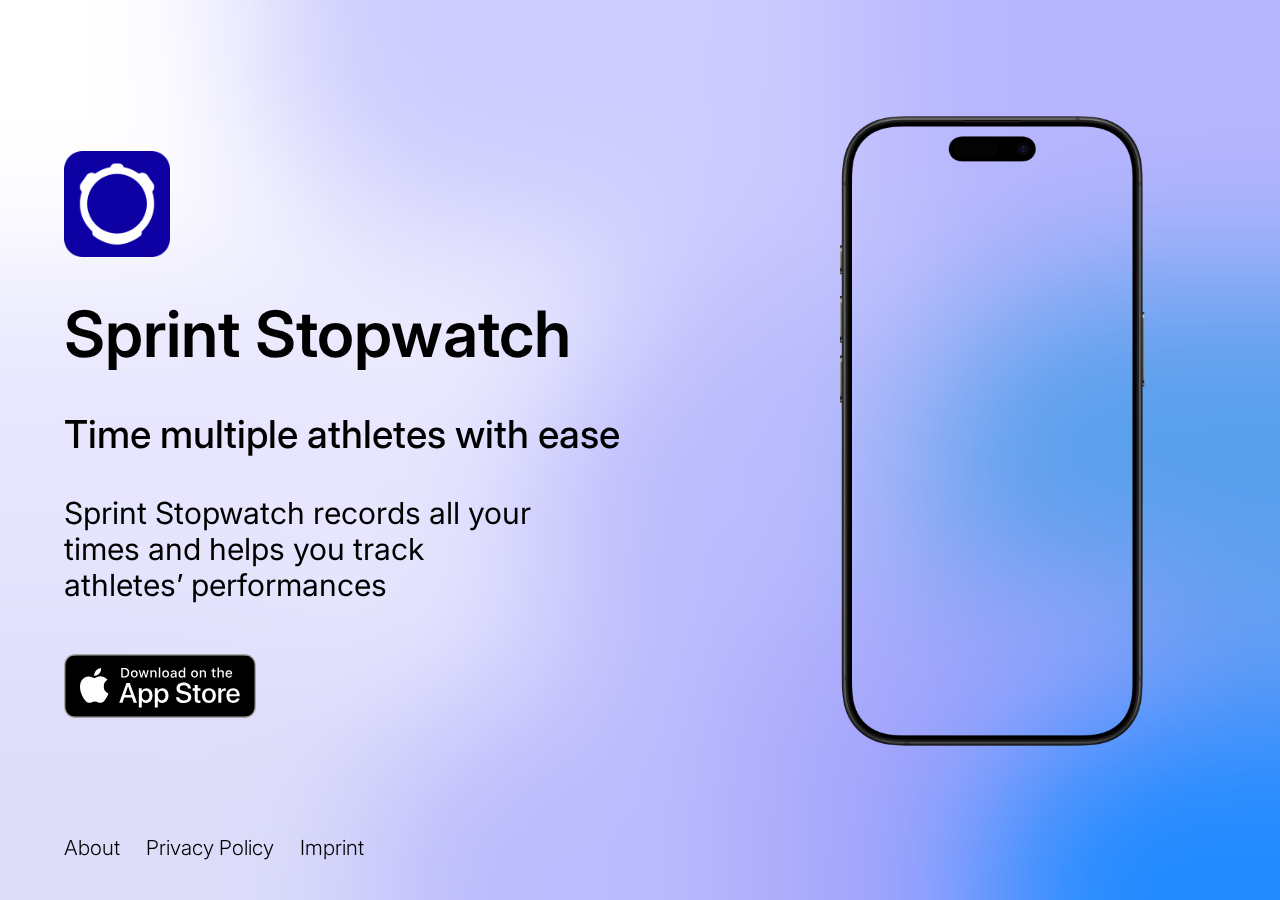
==== index.html @ a996e633 "tackled the poster light dark issue" ====
<!doctype html>
<html lang="en">
    <head>
        <meta charset="UTF-8" />
        <meta name="viewport" content="width=device-width, initial-scale=1.0" />
        <title>Sprint Stopwatch</title>
        <link rel="stylesheet" href="styles.css" />
        <link
            rel="icon"
            type="image/png"
            sizes="16x16"
            href="assets/images/favicons/Favicon-16x16-light.png"
            media="(prefers-color-scheme: light)"
        />
        <link
            rel="icon"
            type="image/png"
            sizes="16x16"
            href="assets/images/favicons/Favicon-16x16-dark.png"
            media="(prefers-color-scheme: dark)"
        />
        <link
            rel="icon"
            type="image/png"
            sizes="32x32"
            href="assets/images/favicons/Favicon-32x32-light.png"
            media="(prefers-color-scheme: light)"
        />
        <link
            rel="icon"
            type="image/png"
            sizes="32x32"
            href="assets/images/favicons/Favicon-32x32-dark.png"
            media="(prefers-color-scheme: dark)"
        />
    </head>
    <body>
        <div class="gradientContainer">
            <div></div>
            <div></div>
            <div></div>
            <div></div>
            <div></div>
            <div></div>
            <div></div>
            <div></div>
            <div></div>
            <div></div>
        </div>
        <div class="container">
            <div class="content">
                <img class="logoStyle" alt="Sprint Stopwatch Logo" />
                <h1>Sprint Stopwatch</h1>
                <h3>Time multiple athletes with ease</h3>
                <h4>
                    Sprint Stopwatch records all your <br />
                    times and helps you track <br />
                    athletes’ performances
                </h4>
                <a
                    href="https://apps.apple.com/"
                    target="_blank"
                    class="svg-button"
                >
                    <img
                        class="badgeStyle"
                        src="assets/images/appstorebadge/Download_on_the_App_Store_Badge.svg"
                        alt="Download on the Appstore Badge"
                    />
                </a>
            </div>

            <div class="video">
                <div class="videoStyle">
                    <div class="img-on-video">
                        <video
                            class="videoShape"
                            autoplay
                            playsinline
                            muted
                            loop
                            poster="SprintStopwatchWebsite/assets/images/videoThumbnail/iPhone 16 Pro - transparent.png"
                        >
                            <source
                                src="assets/videos/SprintStopwatchWebistePromoDark.mp4"
                                type="video/mp4"
                                poster="SprintStopwatchWebsite/assets/images/videoThumbnail/StrintStopwatchPosterDark.png"
                                media="(prefers-color-scheme: dark)"
                            />
                            <source
                                src="assets/videos/SprintStopwatchWebistePromoLight5.mp4"
                                type="video/mp4"
                                poster="SprintStopwatchWebsite/assets/images/videoThumbnail/StrintStopwatchPosterLight.png"
                                media="(prefers-color-scheme: light)"
                            />
                            <img
                                src="SprintStopwatchWebsite/assets/images/videoThumbnail/StrintStopwatchPosterDark.png"
                                alt="Sprintstopwatch Video Poster Dark"
                                media="(prefers-color-scheme: dark)"
                            />
                            <img
                                src="SprintStopwatchWebsite/assets/images/videoThumbnail/StrintStopwatchPosterLight.png"
                                alt="Sprintstopwatch Video Poster Dark"
                                media="(prefers-color-scheme: light)"
                            />
                            Your browser does not support the video tag.
                        </video>
                        <img
                            src="assets/images/iPhoneBezel/iPhone 16 Pro - Black Titanium - Portrait.png"
                            alt="iPhone16Pro Bezel png"
                        />
                    </div>
                </div>
            </div>
        </div>
        <footer class="footer">
            <p>
                <a class="links-as-text" href="about.html">About</a>
                <a class="links-as-text" href="privacyPolicy.html"
                    >Privacy Policy</a
                >
                <a class="links-as-text" href="imprint.html">Imprint</a>
            </p>
        </footer>
    </body>
</html>
---- styles.css ----
:root {
    /*--fs-600: 3.2rem;*/
    --fs-500: 2.4rem;
    --fs-400: 1.9rem;
    --textpadding: 1.2rem;
    --cp: 4rem;
    --vpt: 3.2rem;
    --vpb: 0rem;
    --bm: 2rem;
    --badgewidth: 12rem;
    --logowidth: 6.6rem;
    --img-on-video-width: 19.6rem;
    --img-on-video-height: 40.6rem;
    --videowidth: 17.57rem;
    --logo-as-link-width: 4.8rem;
    --logo-as-link-pb: 1.1rem;
    --text: 1.3rem;
    --text-fw: 400;
}

@media (max-width: /*722*/450px) {
    :root {
        /*--fs-600: 2.9rem;*/
        --fs-500: 1.33rem;
        --fs-400: 1.32rem;
        --fs-footer: 0.95rem;
        --textpadding: 0.8rem;
        --cp: 2rem;
        --vpt: 2.8rem;
        --bm: 2rem;
        --badgewidth: 10.5rem;
        --logowidth: 4.8rem;
        --img-on-video-width: 15.4rem;
        --img-on-video-height: 31.9rem;
        --videowidth: 13.805rem;
        --logo-as-link-width: 3.8rem;
        --logo-as-link-pb: 0.7rem;
        --text: 0.95rem;
        --text-fw: 400;
    }
}
@media (max-width: /*722*/380px) {
    :root {
        /*--fs-600: 2.9rem;*/
        --fs-500: 1.28rem;
        --fs-400: 1.12rem;
        --fs-footer: 0.9rem;
        --textpadding: 0.8rem;
        --cp: 2rem;
        --vpt: 2.8rem;
        --bm: 2rem;
        --badgewidth: 10.5rem;
        --logowidth: 4.8rem;
        --img-on-video-width: 14rem;
        --img-on-video-height: 29rem;
        --videowidth: 12.55rem;
        --logo-as-link-width: 3.4rem;
        --logo-as-link-pb: 0.5rem;
        --text: 0.9rem;
        --text-fw: 400;
    }
}

html,
body {
    font-family: Inter, Tahoma, Arial, sans-serif;
    margin: 0;
    padding: 0;
    text-align: left;
    display: flex;
    flex-direction: column;
    height: 100vh;
}

@media (prefers-color-scheme: dark) {
    body {
        background: black;
        color: white;
    }

    .logoStyle {
        content: url("assets/images/applogo/SprintStopwatch_AppIcon_V2.2_Dark_RoundedCorners.png");
    }

    h4 {
        font-weight: 300;
    }

    .videoShape {
        background: transparent
            url("SprintStopwatchWebsite/assets/images/videoThumbnail/StrintStopwatchPosterDark.png")
            no-repeat 0 0;
    }
}
@media (prefers-color-scheme: light) {
    .logoStyle {
        content: url("assets/images/applogo/SprintStopwatch_AppIcon_V2.2_Blue_RoundedCorners.png");
    }

    h4 {
        font-weight: 400;
    }

    .videoShape {
        background: transparent
            url("SprintStopwatchWebsite/assets/images/videoThumbnail/StrintStopwatchPosterLight.png")
            no-repeat 0 0;
    }
}

.container {
    display: flex;
    flex-wrap: nowrap;
    flex: 1;
}

@media (max-width: 930px) {
    :root {
        --vpb: 3.4rem;
    }
    .container {
        flex-wrap: wrap;
    }
}

.content {
    display: flex;
    flex-direction: column;
    justify-content: center;
    width: 100%;
    padding-left: var(--cp);
    padding-right: var(--cp);
    padding-top: var(--cp);
    padding-bottom: var(--bm);
}

.video {
    display: flex;
    justify-content: center;
    align-items: center;
    width: 100%;
}
.videoStyle {
    padding-top: var(--vpt);
    padding-bottom: var(--vpb);
}

.img-on-video {
    position: relative;
    width: var(--img-on-video-width);
    height: var(--img-on-video-height);
    overflow: hidden;
}

.img-on-video video {
    position: absolute;
    top: 50%;
    left: 50%;
    width: var(--videowidth);
    object-fit: cover;
    transform: translate(-50%, -50%);
}

.img-on-video img {
    position: absolute;
    top: 50%;
    left: 50%;
    width: var(--img-on-video-width);
    height: auto;
    object-fit: cover;
    pointer-events: none;
    z-index: 2;
    transform: translate(-50%, -50%);
}

.videoShape {
    border-radius: 7%;
    overflow: hidden;
    -webkit-transform: translateZ(0);

    -webkit-background-size: cover;
    -moz-background-size: cover;
    -o-background-size: cover;
    background-size: cover;
}

.logoStyle {
    padding-top: var(--fs-400);
    padding-bottom: var(--textpadding);
    width: var(--logowidth);
}

.footer {
    display: flex;
    min-height: 5%;
    padding-left: var(--cp);
    padding-bottom: 16px;
}

.svg-button {
    display: inline-block;
    cursor: pointer;
    text-decoration: none; /* Remove underline from the link */
    margin-top: var(--bm);
}
.badgeStyle {
    width: var(--badgewidth);
}

.links-as-text {
    color: inherit;
    text-decoration: none;
    padding-right: 20px;
    font-size: var(--fs-footer);
    font-weight: 300;
}

.link-as-logo {
    display: inline-block;
    text-decoration: none;
}

.logo-link {
    width: var(--logo-as-link-width);
    padding-bottom: var(--logo-as-link-pb);
}

.privacy-content {
    padding: var(--cp);
}

h1 {
    font-size: var(--cp);
    margin-top: var(--textpadding);
    margin-bottom: var(--textpadding);
    font-weight: 600;
}

h3 {
    font-size: var(--fs-500);
    margin-top: var(--textpadding);
    margin-bottom: var(--textpadding);
    font-weight: 480;
}

h4 {
    font-size: var(--fs-400);
    margin-top: var(--textpadding);
    margin-bottom: var(--textpadding);
}

p {
    /* width: 90%;*/
    font-weight: var(--text-fw);
    font-size: var(--text);
    width: 100%;
    overflow-wrap: break-word;
    padding-right: var(--fs-footer);
    line-height: 1.5;
    max-width: 800px;
    box-sizing: border-box;
}
@font-face {
    font-family: "Inter";
    src: url("assets/fonts/Inter_28pt-SemiBold.ttf") format("truetype");
    font-weight: 600;
    font-style: normal;
}
@font-face {
    font-family: "Inter";
    src: url("assets/fonts/Inter_28pt-Medium.ttf") format("truetype");
    font-weight: 500;
    font-style: normal;
}
@font-face {
    font-family: "Inter";
    src: url("assets/fonts/Inter_24pt-Regular.ttf") format("truetype");
    font-weight: 400;
    font-style: normal;
}
@font-face {
    font-family: "Inter";
    src: url("assets/fonts/Inter_18pt-Regular.ttf") format("truetype");
    font-weight: 400;
    font-style: normal;
}
@font-face {
    font-family: "Inter";
    src: url("assets/fonts/Inter_24pt-Light.ttf") format("truetype");
    font-weight: 300;
    font-style: light;
}
@font-face {
    font-family: "Inter";
    src: url("assets/fonts/Inter_18pt-ExtraLight.ttf") format("truetype");
    font-weight: 200;
    font-style: Extra Light;
}

.gradientContainer {
    height: 100%;
    width: 100%;
    position: fixed;
    margin: auto;
    top: 0;
    left: 0;
    right: 0;
    bottom: 0;
    box-sizing: border-box;
    overflow: hidden;
    z-index: -1;
}
.gradientContainer div {
    position: absolute;
    border-radius: 40%;
}
.gradientContainer div:nth-child(1) {
    height: 50%;
    width: 55%;
    left: -10%;
    top: -10%;
}
.gradientContainer div:nth-child(2) {
    height: 50%;
    width: 60%;
    top: -20%;
    right: 20%;
}
.gradientContainer div:nth-child(3) {
    height: 45%;
    width: 45%;
    top: -10%;
    right: -12%;
}

.gradientContainer div:nth-child(4) {
    height: 66%;
    width: 60%;
    left: -16%;
    top: 30%;
}
.gradientContainer div:nth-child(5) {
    height: 55%;
    width: 50%;
    top: 29%;
    left: 42%;
}
.gradientContainer div:nth-child(6) {
    height: 48%;
    width: 40%;
    top: 31%;
    right: -12%;
}

.gradientContainer div:nth-child(7) {
    height: 46%;
    width: 43%;
    left: -12%;
    bottom: -16%;
}

.gradientContainer div:nth-child(8) {
    height: 38%;
    width: 63%;
    left: 29%;
    bottom: -12%;
}
.gradientContainer div:nth-child(9) {
    height: 48%;
    width: 40%;
    left: 59%;
    bottom: -12%;
}

.gradientContainer div:nth-child(10) {
    height: 37%;
    width: 43%;
    bottom: -15%;
    right: -20%;
}
.gradientContainer:after {
    position: absolute;
    content: "";
    height: 100%;
    width: 100%;
    -webkit-backdrop-filter: blur(80px);
    backdrop-filter: blur(80px);
}

@media (prefers-color-scheme: light) {
    .gradientContainer div:nth-child(1) {
        background-color: white;
    }
    .gradientContainer div:nth-child(2) {
        background-color: #cdccfe;
    }
    .gradientContainer div:nth-child(3) {
        background-color: #b7b5fe;
    }
    .gradientContainer div:nth-child(4) {
        background-color: #e7e6fe;
    }
    .gradientContainer div:nth-child(5) {
        background-color: #bbbbfd;
    }
    .gradientContainer div:nth-child(6) {
        background-color: #579fec;
    }
    .gradientContainer div:nth-child(7) {
        background-color: #ddddfa;
    }
    .gradientContainer div:nth-child(8) {
        background-color: #bbbbfd;
    }
    .gradientContainer div:nth-child(9) {
        background-color: #a5a5fc;
    }
    .gradientContainer div:nth-child(10) {
        background-color: #218bff; /*499dfc*/
    }
}

@media (prefers-color-scheme: dark) {
    .gradientContainer div:nth-child(1) {
        background-color: black;
    }
    .gradientContainer div:nth-child(2) {
        background-color: #030315;
    }
    .gradientContainer div:nth-child(3) {
        background-color: #04041f;
    }
    .gradientContainer div:nth-child(4) {
        background-color: black;
    }
    .gradientContainer div:nth-child(5) {
        background-color: #05052a;
    }
    .gradientContainer div:nth-child(6) {
        background-color: #08083e;
    }
    .gradientContainer div:nth-child(7) {
        background-color: black;
    }
    .gradientContainer div:nth-child(8) {
        background-color: #05052a;
    }
    .gradientContainer div:nth-child(9) {
        background-color: #08083e;
    }
    .gradientContainer div:nth-child(10) {
        background-color: #0b017d;
    }
}
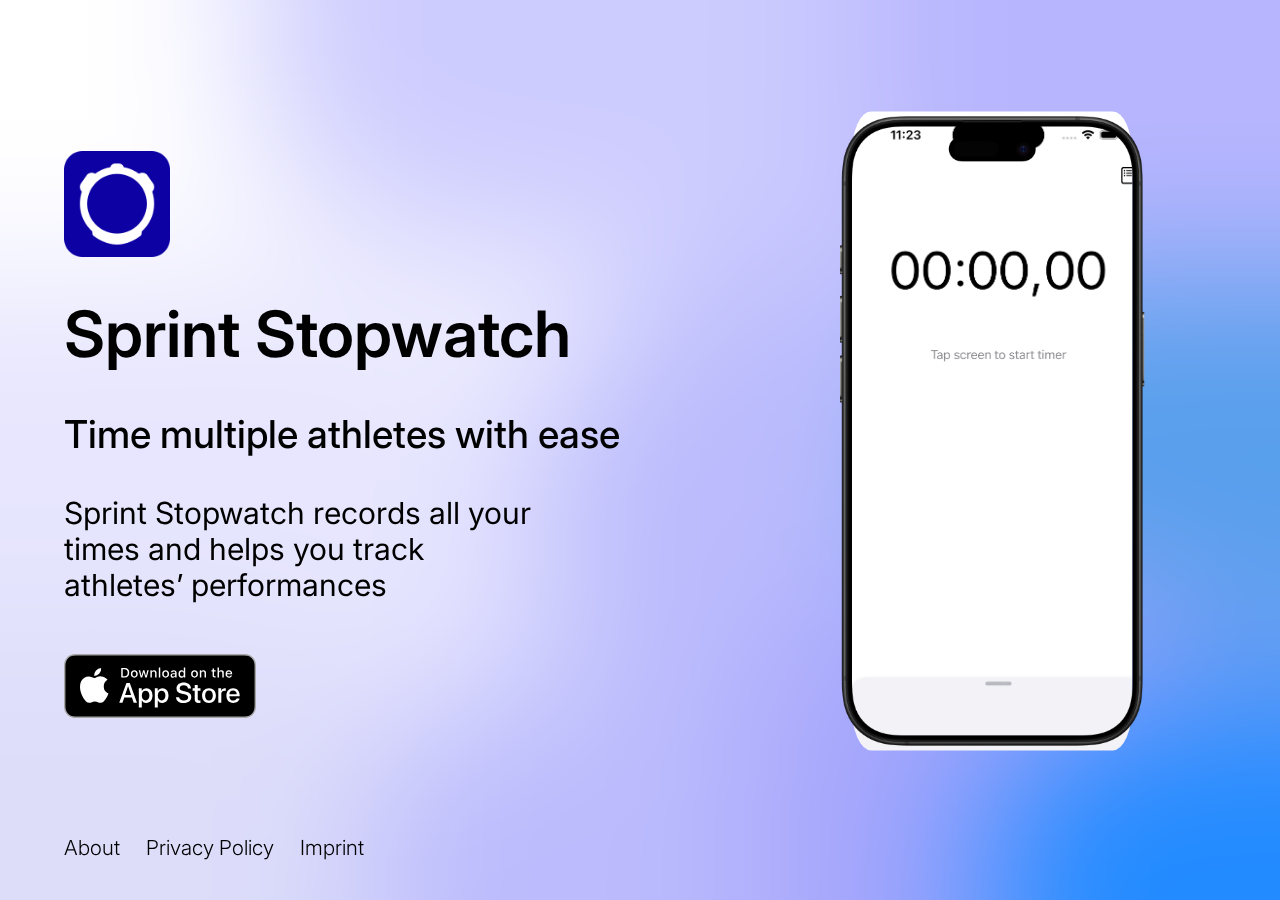
==== commit bc960c9d: "removed the images behind the videos as they dont fit at all" ====
--- a/index.html
+++ b/index.html
@@ -79,28 +79,16 @@
                             playsinline
                             muted
                             loop
-                            poster="SprintStopwatchWebsite/assets/images/videoThumbnail/iPhone 16 Pro - transparent.png"
+                            poster="assets/images/videoThumbnail/iPhone 16 Pro - transparent.png"
                         >
                             <source
                                 src="assets/videos/SprintStopwatchWebistePromoDark.mp4"
                                 type="video/mp4"
-                                poster="SprintStopwatchWebsite/assets/images/videoThumbnail/StrintStopwatchPosterDark.png"
                                 media="(prefers-color-scheme: dark)"
                             />
                             <source
                                 src="assets/videos/SprintStopwatchWebistePromoLight5.mp4"
                                 type="video/mp4"
-                                poster="SprintStopwatchWebsite/assets/images/videoThumbnail/StrintStopwatchPosterLight.png"
-                                media="(prefers-color-scheme: light)"
-                            />
-                            <img
-                                src="SprintStopwatchWebsite/assets/images/videoThumbnail/StrintStopwatchPosterDark.png"
-                                alt="Sprintstopwatch Video Poster Dark"
-                                media="(prefers-color-scheme: dark)"
-                            />
-                            <img
-                                src="SprintStopwatchWebsite/assets/images/videoThumbnail/StrintStopwatchPosterLight.png"
-                                alt="Sprintstopwatch Video Poster Dark"
                                 media="(prefers-color-scheme: light)"
                             />
                             Your browser does not support the video tag.
--- a/styles.css
+++ b/styles.css
@@ -87,8 +87,7 @@
     }
 
     .videoShape {
-        background: transparent
-            url("SprintStopwatchWebsite/assets/images/videoThumbnail/StrintStopwatchPosterDark.png")
+        background: url("assets/images/videoThumbnail/StrintStopwatchPosterDark.png")
             no-repeat 0 0;
     }
 }
@@ -102,8 +101,7 @@
     }
 
     .videoShape {
-        background: transparent
-            url("SprintStopwatchWebsite/assets/images/videoThumbnail/StrintStopwatchPosterLight.png")
+        background: url("assets/images/videoThumbnail/StrintStopwatchPosterLight.png")
             no-repeat 0 0;
     }
 }
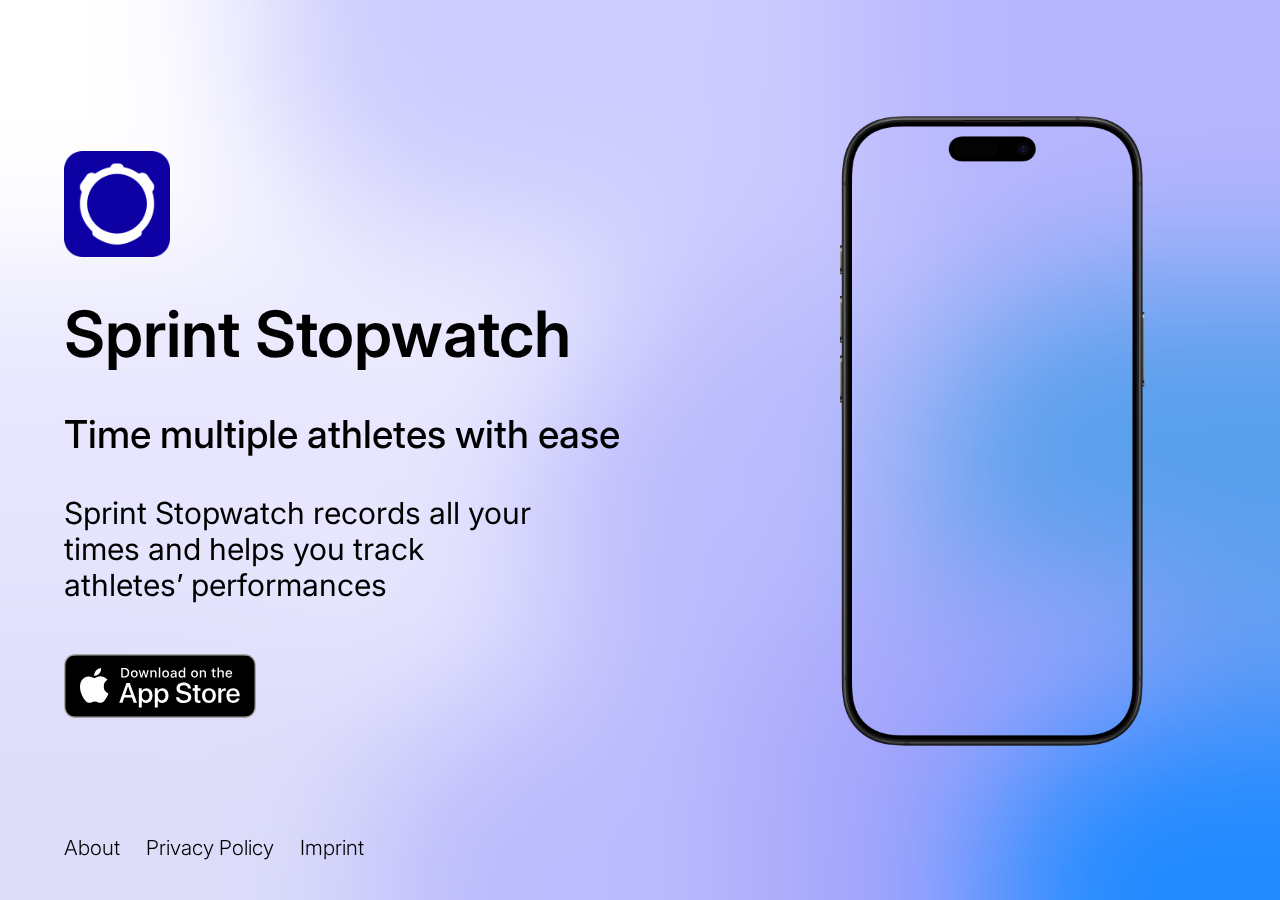
==== commit e1c2d810: "removed the poster from the video, lets see what happens" ====
--- a/index.html
+++ b/index.html
@@ -77,9 +77,9 @@
                             class="videoShape"
                             autoplay
                             playsinline
+                            preload="auto"
                             muted
                             loop
-                            poster="assets/images/videoThumbnail/iPhone 16 Pro - transparent.png"
                         >
                             <source
                                 src="assets/videos/SprintStopwatchWebistePromoDark.mp4"
--- a/styles.css
+++ b/styles.css
@@ -86,10 +86,10 @@
         font-weight: 300;
     }
 
-    .videoShape {
+    /* .img-on-video video {
         background: url("assets/images/videoThumbnail/StrintStopwatchPosterDark.png")
             no-repeat 0 0;
-    }
+    }*/
 }
 @media (prefers-color-scheme: light) {
     .logoStyle {
@@ -100,10 +100,10 @@
         font-weight: 400;
     }
 
-    .videoShape {
+    /*.img-on-video video {
         background: url("assets/images/videoThumbnail/StrintStopwatchPosterLight.png")
             no-repeat 0 0;
-    }
+    }*/
 }
 
 .container {
@@ -157,6 +157,10 @@
     width: var(--videowidth);
     object-fit: cover;
     transform: translate(-50%, -50%);
+    /*  -webkit-background-size: cover;
+    -moz-background-size: cover;
+    -o-background-size: cover;
+    background-size: cover;*/
 }
 
 .img-on-video img {
@@ -175,11 +179,6 @@
     border-radius: 7%;
     overflow: hidden;
     -webkit-transform: translateZ(0);
-
-    -webkit-background-size: cover;
-    -moz-background-size: cover;
-    -o-background-size: cover;
-    background-size: cover;
 }
 
 .logoStyle {
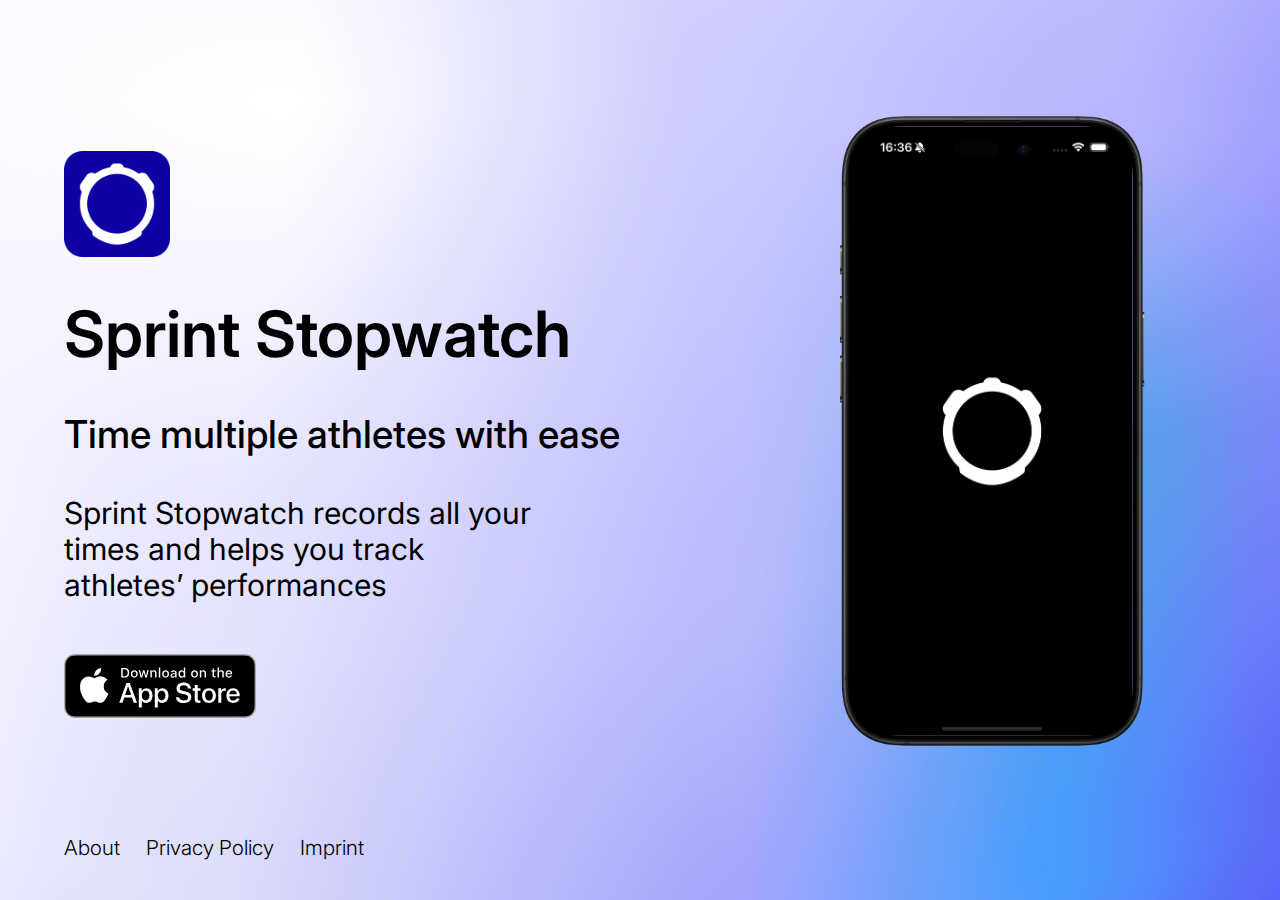
==== commit 023305c3: "switched the gradient to a png" ====
--- a/index.html
+++ b/index.html
@@ -35,18 +35,6 @@
         />
     </head>
     <body>
-        <div class="gradientContainer">
-            <div></div>
-            <div></div>
-            <div></div>
-            <div></div>
-            <div></div>
-            <div></div>
-            <div></div>
-            <div></div>
-            <div></div>
-            <div></div>
-        </div>
         <div class="container">
             <div class="content">
                 <img class="logoStyle" alt="Sprint Stopwatch Logo" />
@@ -75,11 +63,13 @@
                     <div class="img-on-video">
                         <video
                             class="videoShape"
+                            controls
                             autoplay
                             playsinline
                             preload="auto"
                             muted
                             loop
+                            poster="assets/images/videoThumbnail/videoThumbnailDark16.png"
                         >
                             <source
                                 src="assets/videos/SprintStopwatchWebistePromoDark.mp4"
--- a/styles.css
+++ b/styles.css
@@ -72,9 +72,18 @@
     height: 100vh;
 }
 
+body {
+    background-position: center;
+    background-size: cover;
+    background-attachment: fixed;
+    background-repeat: no-repeat;
+    background-image: url("assets/images/backgroundGradient/GradientLight.png");
+}
+
 @media (prefers-color-scheme: dark) {
     body {
-        background: black;
+        background-image: url("assets/images/backgroundGradient/GradientDark.png");
+        /*background: black;*/
         color: white;
     }
 
@@ -181,6 +190,15 @@
     -webkit-transform: translateZ(0);
 }
 
+.videoShape::-webkit-media-controls {
+    display: none !important;
+}
+
+@supports (-webkit-appearance: none) {
+    .videoShape {
+        display: block;
+    }
+}
 .logoStyle {
     padding-top: var(--fs-400);
     padding-bottom: var(--textpadding);
@@ -244,6 +262,13 @@
     font-size: var(--fs-400);
     margin-top: var(--textpadding);
     margin-bottom: var(--textpadding);
+}
+
+h5 {
+    margin-top: var(--vpt);
+    margin-bottom: 0rem;
+    font-size: var(--text);
+    font-weight: 600;
 }
 
 p {
@@ -256,6 +281,13 @@
     line-height: 1.5;
     max-width: 800px;
     box-sizing: border-box;
+}
+ul {
+    margin-block-start: 0.6rem;
+}
+li {
+    font-weight: var(--text-fw);
+    font-size: var(--text);
 }
 @font-face {
     font-family: "Inter";
@@ -306,6 +338,10 @@
     box-sizing: border-box;
     overflow: hidden;
     z-index: -1;
+    backface-visibility: hidden; /* Helps reduce lag in Safari */
+    -webkit-backface-visibility: hidden;
+    will-change: transform;
+    transform: translateZ(0);
 }
 .gradientContainer div {
     position: absolute;
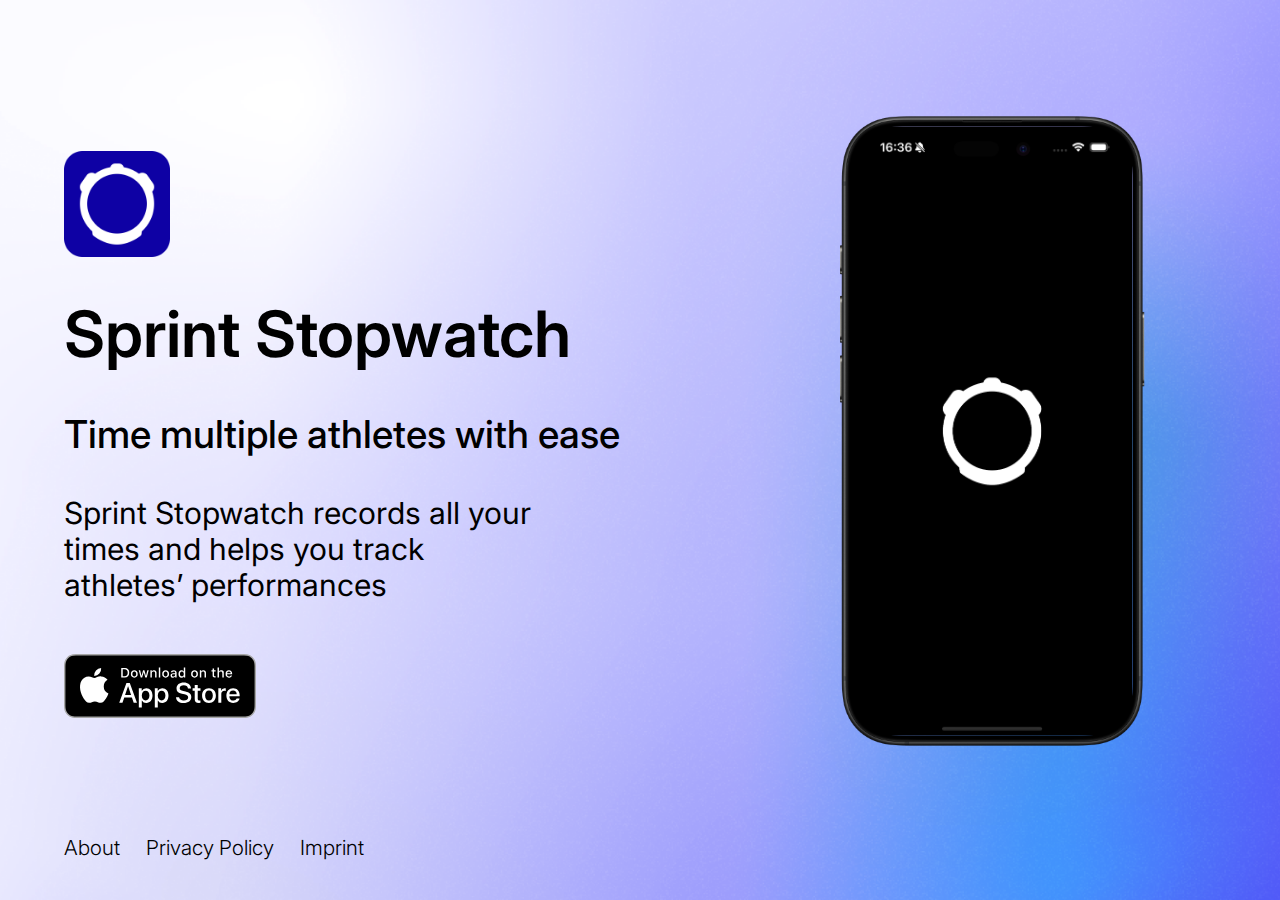
==== commit b01bffe1: "removed the file extensions from the links, lets see if it works" ====
--- a/index.html
+++ b/index.html
@@ -93,11 +93,11 @@
         </div>
         <footer class="footer">
             <p>
-                <a class="links-as-text" href="about.html">About</a>
-                <a class="links-as-text" href="privacyPolicy.html"
+                <a class="links-as-text" href="./about">About</a>
+                <a class="links-as-text" href="./privacyPolicy"
                     >Privacy Policy</a
                 >
-                <a class="links-as-text" href="imprint.html">Imprint</a>
+                <a class="links-as-text" href="./imprint">Imprint</a>
             </p>
         </footer>
     </body>
--- a/styles.css
+++ b/styles.css
@@ -70,6 +70,7 @@
     display: flex;
     flex-direction: column;
     height: 100vh;
+    overscroll-behavior: none;
 }
 
 body {
@@ -77,12 +78,12 @@
     background-size: cover;
     background-attachment: fixed;
     background-repeat: no-repeat;
-    background-image: url("assets/images/backgroundGradient/GradientLight.png");
+    background-image: url("assets/images/backgroundGradient/GradientWithFilterLight.png");
 }
 
 @media (prefers-color-scheme: dark) {
     body {
-        background-image: url("assets/images/backgroundGradient/GradientDark.png");
+        background-image: url("assets/images/backgroundGradient/GradientWithFilterDark.png");
         /*background: black;*/
         color: white;
     }
